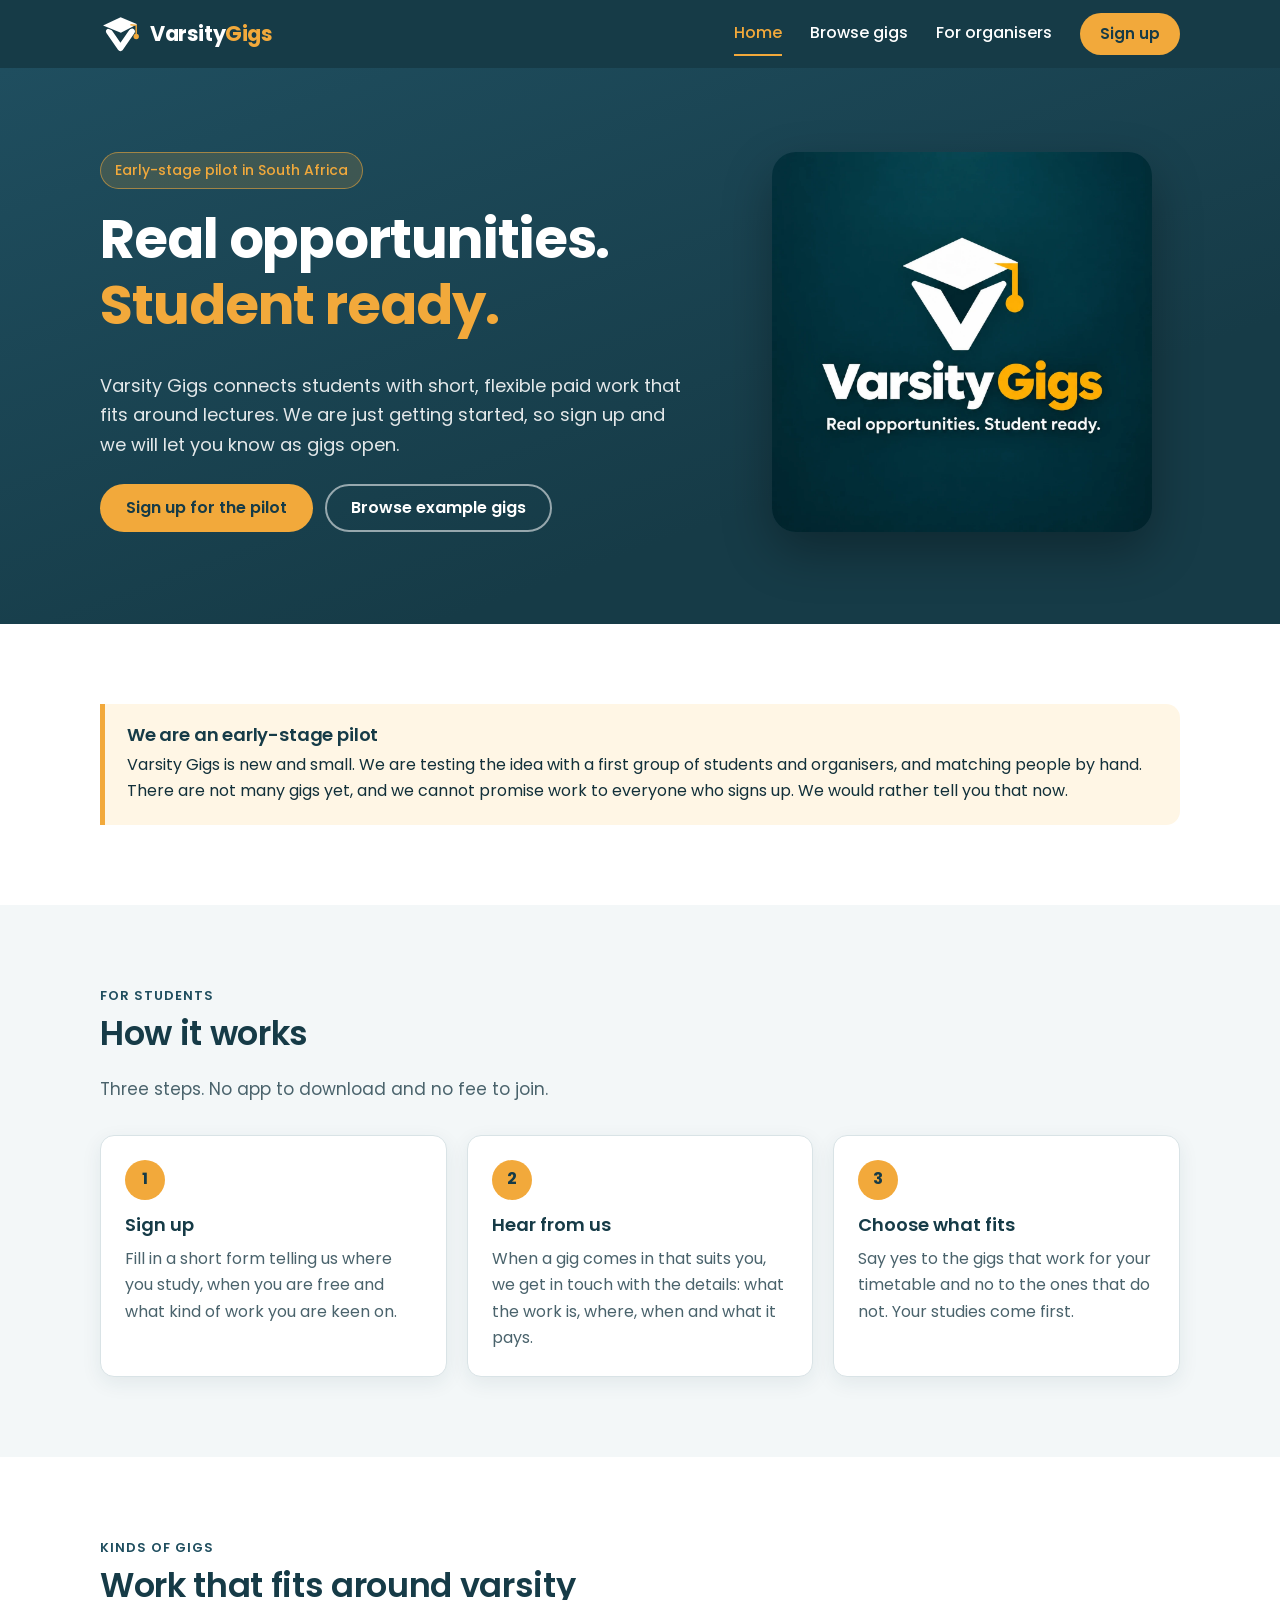
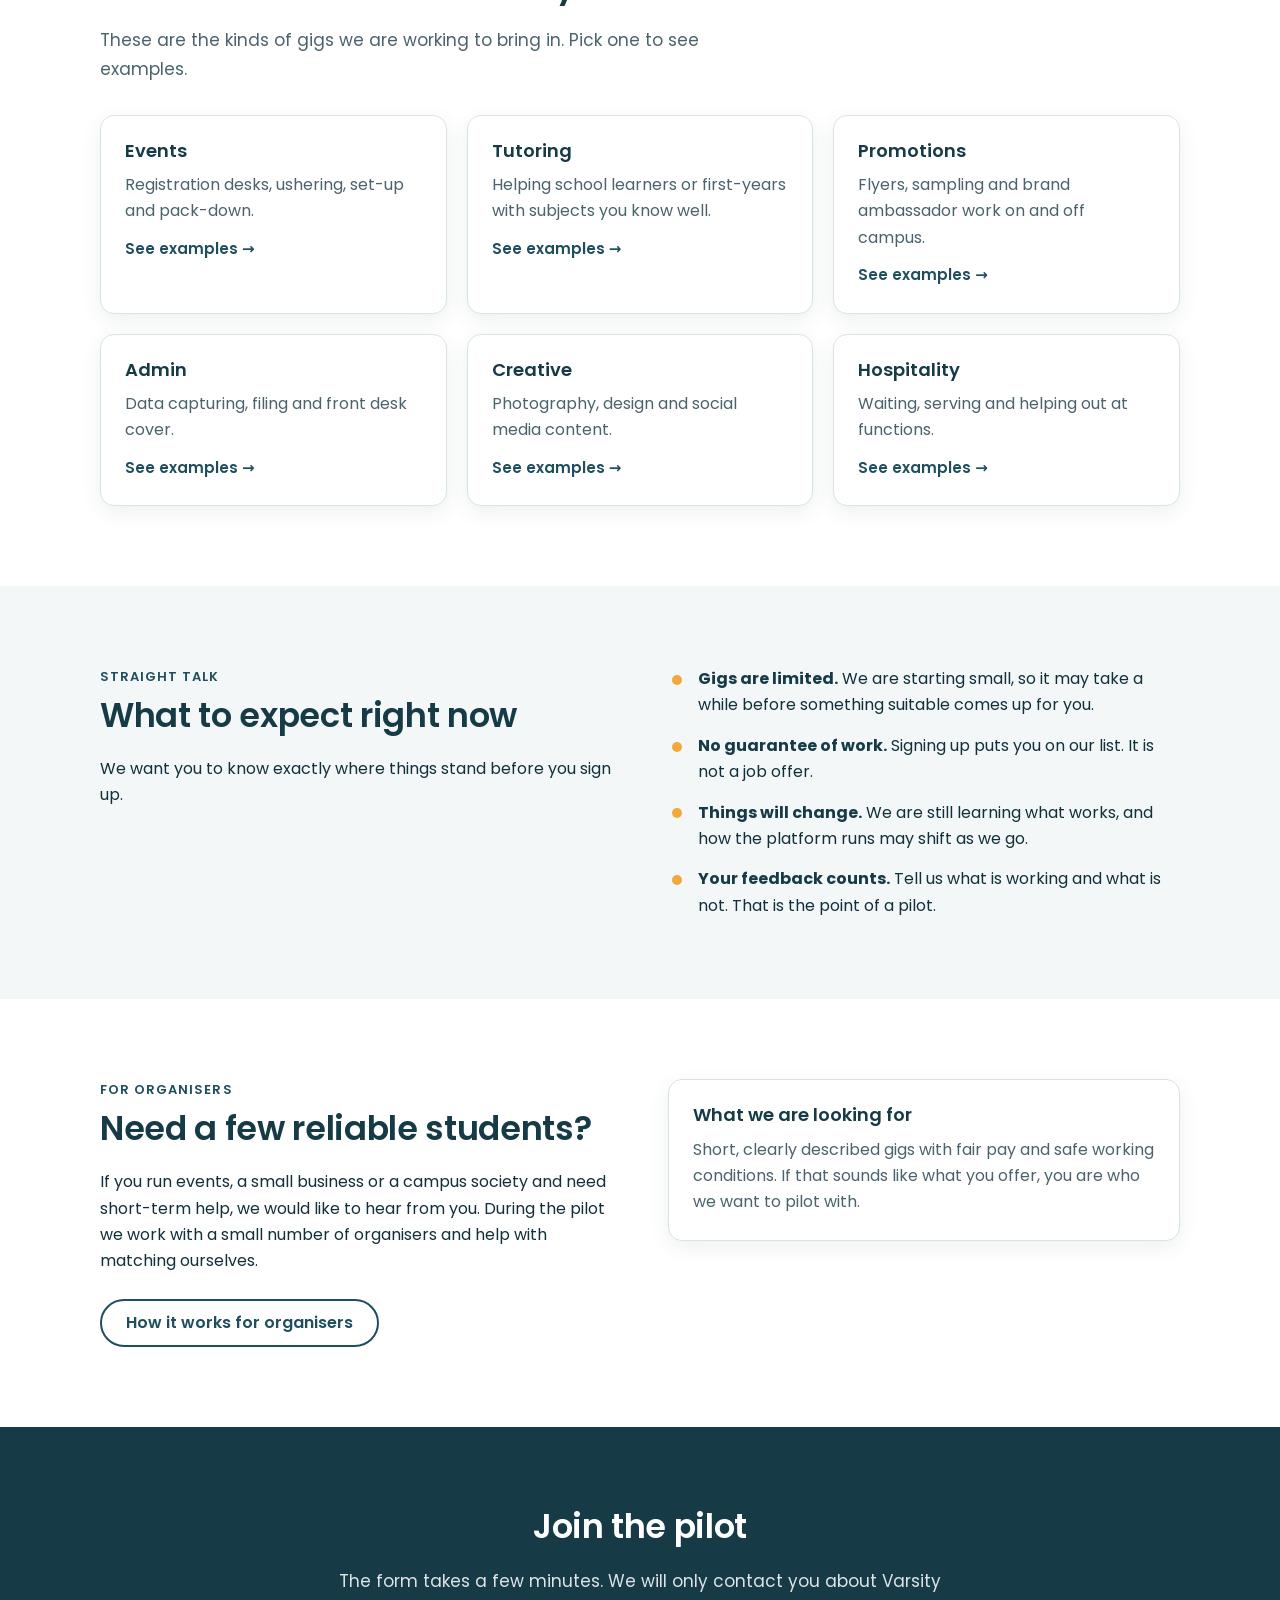
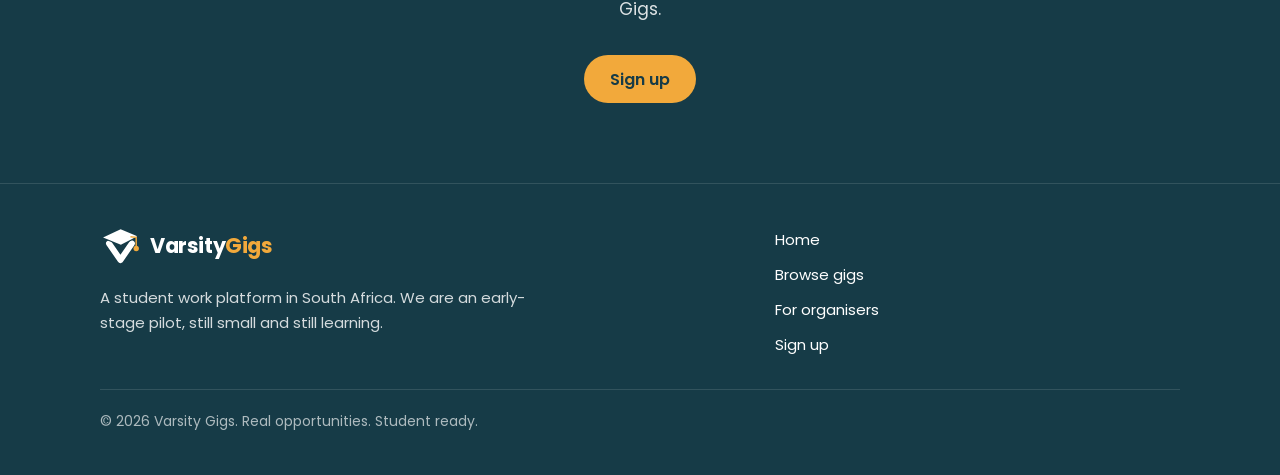
==== index.html @ c04cef0a "Build Varsity Gigs pilot website Three-page static site (Home, Browse gigs with category filters, Fo" ====
<!DOCTYPE html>
<html lang="en-ZA">
<head>
  <meta charset="utf-8">
  <meta name="viewport" content="width=device-width, initial-scale=1">
  <title>Varsity Gigs | Real opportunities. Student ready.</title>
  <meta name="description" content="Varsity Gigs is an early-stage pilot connecting South African students with short, flexible paid work. Sign up to hear about gigs as we open them.">
  <meta name="theme-color" content="#163B47">
  <meta property="og:title" content="Varsity Gigs">
  <meta property="og:description" content="Real opportunities. Student ready. An early-stage pilot for student work in South Africa.">
  <meta property="og:image" content="assets/logo-full.webp">
  <link rel="icon" type="image/png" href="assets/favicon.png">
  <link rel="preconnect" href="https://fonts.googleapis.com">
  <link rel="preconnect" href="https://fonts.gstatic.com" crossorigin>
  <link href="https://fonts.googleapis.com/css2?family=Poppins:wght@400;500;600;700&display=swap" rel="stylesheet">
  <link rel="stylesheet" href="css/styles.css">
</head>
<body>
  <a class="skip-link" href="#main">Skip to content</a>

  <header class="site-header">
    <div class="wrap header-inner">
      <a class="brand" href="index.html" aria-label="Varsity Gigs home">
        <img src="assets/logo-mark.svg" alt="" width="40" height="36">
        <span>Varsity<span>Gigs</span></span>
      </a>
      <button class="nav-toggle" type="button" aria-expanded="false" aria-controls="site-nav">
        <span class="nav-toggle-bars" aria-hidden="true"></span>
        Menu
      </button>
      <nav class="site-nav" id="site-nav" aria-label="Main">
        <ul>
          <li><a href="index.html" aria-current="page">Home</a></li>
          <li><a href="gigs.html">Browse gigs</a></li>
          <li><a href="organisers.html">For organisers</a></li>
        </ul>
        <a class="btn btn-primary btn-small" href="https://tally.so/r/q54a08" target="_blank" rel="noopener">Sign up</a>
      </nav>
    </div>
  </header>

  <main id="main">
    <section class="hero">
      <div class="wrap hero-grid">
        <div>
          <span class="pill">Early-stage pilot in South Africa</span>
          <h1>Real opportunities. <em>Student ready.</em></h1>
          <p class="lead">Varsity Gigs connects students with short, flexible paid work that fits around lectures. We are just getting started, so sign up and we will let you know as gigs open.</p>
          <div class="actions">
            <a class="btn btn-primary" href="https://tally.so/r/q54a08" target="_blank" rel="noopener">Sign up for the pilot</a>
            <a class="btn btn-ghost" href="gigs.html">Browse example gigs</a>
          </div>
        </div>
        <img class="hero-logo" src="assets/logo-full.webp" alt="Varsity Gigs logo: a graduation cap above the letter V, with the words Real opportunities. Student ready." width="1254" height="1254">
      </div>
    </section>

    <section class="section" aria-labelledby="pilot-heading">
      <div class="wrap">
        <div class="notice">
          <h2 id="pilot-heading">We are an early-stage pilot</h2>
          <p>Varsity Gigs is new and small. We are testing the idea with a first group of students and organisers, and matching people by hand. There are not many gigs yet, and we cannot promise work to everyone who signs up. We would rather tell you that now.</p>
        </div>
      </div>
    </section>

    <section class="section section-mist" aria-labelledby="how-heading">
      <div class="wrap">
        <div class="section-head">
          <span class="eyebrow">For students</span>
          <h2 id="how-heading">How it works</h2>
          <p>Three steps. No app to download and no fee to join.</p>
        </div>
        <div class="grid grid-3">
          <div class="card">
            <span class="step-num" aria-hidden="true">1</span>
            <h3>Sign up</h3>
            <p>Fill in a short form telling us where you study, when you are free and what kind of work you are keen on.</p>
          </div>
          <div class="card">
            <span class="step-num" aria-hidden="true">2</span>
            <h3>Hear from us</h3>
            <p>When a gig comes in that suits you, we get in touch with the details: what the work is, where, when and what it pays.</p>
          </div>
          <div class="card">
            <span class="step-num" aria-hidden="true">3</span>
            <h3>Choose what fits</h3>
            <p>Say yes to the gigs that work for your timetable and no to the ones that do not. Your studies come first.</p>
          </div>
        </div>
      </div>
    </section>

    <section class="section" aria-labelledby="kinds-heading">
      <div class="wrap">
        <div class="section-head">
          <span class="eyebrow">Kinds of gigs</span>
          <h2 id="kinds-heading">Work that fits around varsity</h2>
          <p>These are the kinds of gigs we are working to bring in. Pick one to see examples.</p>
        </div>
        <div class="grid grid-3">
          <a class="card card-link" href="gigs.html?category=events">
            <h3>Events</h3>
            <p>Registration desks, ushering, set-up and pack-down.</p>
            <span class="more">See examples &rarr;</span>
          </a>
          <a class="card card-link" href="gigs.html?category=tutoring">
            <h3>Tutoring</h3>
            <p>Helping school learners or first-years with subjects you know well.</p>
            <span class="more">See examples &rarr;</span>
          </a>
          <a class="card card-link" href="gigs.html?category=promotions">
            <h3>Promotions</h3>
            <p>Flyers, sampling and brand ambassador work on and off campus.</p>
            <span class="more">See examples &rarr;</span>
          </a>
          <a class="card card-link" href="gigs.html?category=admin">
            <h3>Admin</h3>
            <p>Data capturing, filing and front desk cover.</p>
            <span class="more">See examples &rarr;</span>
          </a>
          <a class="card card-link" href="gigs.html?category=creative">
            <h3>Creative</h3>
            <p>Photography, design and social media content.</p>
            <span class="more">See examples &rarr;</span>
          </a>
          <a class="card card-link" href="gigs.html?category=hospitality">
            <h3>Hospitality</h3>
            <p>Waiting, serving and helping out at functions.</p>
            <span class="more">See examples &rarr;</span>
          </a>
        </div>
      </div>
    </section>

    <section class="section section-mist" aria-labelledby="expect-heading">
      <div class="wrap split">
        <div>
          <span class="eyebrow">Straight talk</span>
          <h2 id="expect-heading">What to expect right now</h2>
          <p>We want you to know exactly where things stand before you sign up.</p>
        </div>
        <ul class="plain-list">
          <li><strong>Gigs are limited.</strong> We are starting small, so it may take a while before something suitable comes up for you.</li>
          <li><strong>No guarantee of work.</strong> Signing up puts you on our list. It is not a job offer.</li>
          <li><strong>Things will change.</strong> We are still learning what works, and how the platform runs may shift as we go.</li>
          <li><strong>Your feedback counts.</strong> Tell us what is working and what is not. That is the point of a pilot.</li>
        </ul>
      </div>
    </section>

    <section class="section" aria-labelledby="org-heading">
      <div class="wrap split">
        <div>
          <span class="eyebrow">For organisers</span>
          <h2 id="org-heading">Need a few reliable students?</h2>
          <p>If you run events, a small business or a campus society and need short-term help, we would like to hear from you. During the pilot we work with a small number of organisers and help with matching ourselves.</p>
          <div class="actions">
            <a class="btn btn-outline" href="organisers.html">How it works for organisers</a>
          </div>
        </div>
        <div class="card">
          <h3>What we are looking for</h3>
          <p>Short, clearly described gigs with fair pay and safe working conditions. If that sounds like what you offer, you are who we want to pilot with.</p>
        </div>
      </div>
    </section>

    <section class="section section-dark cta" aria-labelledby="cta-heading">
      <div class="wrap">
        <div class="section-head">
          <h2 id="cta-heading">Join the pilot</h2>
          <p>The form takes a few minutes. We will only contact you about Varsity Gigs.</p>
        </div>
        <div class="actions">
          <a class="btn btn-primary" href="https://tally.so/r/q54a08" target="_blank" rel="noopener">Sign up</a>
        </div>
      </div>
    </section>
  </main>

  <footer class="site-footer has-rule">
    <div class="wrap">
      <div class="footer-grid">
        <div>
          <a class="brand" href="index.html" aria-label="Varsity Gigs home">
            <img src="assets/logo-mark.svg" alt="" width="40" height="36">
            <span>Varsity<span>Gigs</span></span>
          </a>
          <p>A student work platform in South Africa. We are an early-stage pilot, still small and still learning.</p>
        </div>
        <ul class="footer-links">
          <li><a href="index.html">Home</a></li>
          <li><a href="gigs.html">Browse gigs</a></li>
          <li><a href="organisers.html">For organisers</a></li>
          <li><a href="https://tally.so/r/q54a08" target="_blank" rel="noopener">Sign up</a></li>
        </ul>
      </div>
      <p class="footer-bottom">&copy; <span id="year">2026</span> Varsity Gigs. Real opportunities. Student ready.</p>
    </div>
  </footer>

  <script src="js/main.js"></script>
</body>
</html>
---- css/styles.css ----
/* Varsity Gigs — shared styles */

:root {
  --teal: #1F4E5F;
  --teal-dark: #163B47;
  --amber: #F2A93B;
  --amber-dark: #E0962A;
  --white: #ffffff;
  --mist: #F3F7F8;
  --line: #D9E3E6;
  --ink: #12303A;
  --ink-soft: #4A636C;
  --radius: 14px;
  --wrap: 1120px;
  --shadow: 0 6px 20px rgba(22, 59, 71, 0.08);
}

*,
*::before,
*::after { box-sizing: border-box; }

html { scroll-behavior: smooth; }

body {
  margin: 0;
  font-family: "Poppins", system-ui, -apple-system, "Segoe UI", Roboto, sans-serif;
  font-size: 1rem;
  line-height: 1.65;
  color: var(--ink);
  background: var(--white);
  -webkit-font-smoothing: antialiased;
}

img, svg { max-width: 100%; height: auto; display: block; }

h1, h2, h3 { line-height: 1.2; margin: 0 0 0.6em; color: var(--teal-dark); }
h1 { font-size: clamp(2rem, 5.5vw, 3.4rem); font-weight: 700; letter-spacing: -0.02em; }
h2 { font-size: clamp(1.5rem, 3.5vw, 2.1rem); font-weight: 600; letter-spacing: -0.01em; }
h3 { font-size: 1.125rem; font-weight: 600; }
p { margin: 0 0 1em; }
a { color: var(--teal); }

:focus-visible {
  outline: 3px solid var(--amber);
  outline-offset: 3px;
  border-radius: 4px;
}

.wrap {
  width: 100%;
  max-width: var(--wrap);
  margin: 0 auto;
  padding: 0 20px;
}

.skip-link {
  position: absolute;
  left: 12px;
  top: -60px;
  z-index: 100;
  background: var(--amber);
  color: var(--teal-dark);
  font-weight: 600;
  padding: 10px 16px;
  border-radius: 8px;
  text-decoration: none;
}
.skip-link:focus { top: 12px; }

/* Buttons */

.btn {
  display: inline-flex;
  align-items: center;
  justify-content: center;
  gap: 8px;
  min-height: 48px;
  padding: 12px 24px;
  border: 2px solid transparent;
  border-radius: 999px;
  font: inherit;
  font-weight: 600;
  line-height: 1.2;
  text-decoration: none;
  text-align: center;
  cursor: pointer;
  transition: background-color 0.15s ease, color 0.15s ease, border-color 0.15s ease, transform 0.15s ease;
}
.btn:hover { transform: translateY(-1px); }

.btn-primary { background: var(--amber); color: var(--teal-dark); }
.btn-primary:hover { background: var(--amber-dark); }

.btn-ghost { border-color: rgba(255, 255, 255, 0.55); color: var(--white); }
.btn-ghost:hover { border-color: var(--white); background: rgba(255, 255, 255, 0.08); }

.btn-outline { border-color: var(--teal); color: var(--teal); background: transparent; }
.btn-outline:hover { background: var(--teal); color: var(--white); }

.btn-small { min-height: 42px; padding: 8px 18px; font-size: 0.9375rem; }

/* Header */

.site-header {
  position: sticky;
  top: 0;
  z-index: 50;
  background: var(--teal-dark);
  color: var(--white);
}

.header-inner {
  display: flex;
  align-items: center;
  justify-content: space-between;
  gap: 16px;
  min-height: 68px;
}

.brand {
  display: inline-flex;
  align-items: center;
  gap: 10px;
  color: var(--white);
  text-decoration: none;
  font-weight: 700;
  font-size: 1.3rem;
  letter-spacing: -0.02em;
}
.brand img { width: 40px; height: 36px; }
.brand span span { color: var(--amber); }

.nav-toggle {
  display: inline-flex;
  align-items: center;
  gap: 8px;
  min-height: 44px;
  padding: 8px 14px;
  background: transparent;
  border: 2px solid rgba(255, 255, 255, 0.4);
  border-radius: 999px;
  color: var(--white);
  font: inherit;
  font-weight: 500;
  cursor: pointer;
}
.nav-toggle-bars,
.nav-toggle-bars::before,
.nav-toggle-bars::after {
  display: block;
  width: 18px;
  height: 2px;
  background: currentColor;
  border-radius: 2px;
}
.nav-toggle-bars { position: relative; }
.nav-toggle-bars::before,
.nav-toggle-bars::after { content: ""; position: absolute; left: 0; }
.nav-toggle-bars::before { top: -6px; }
.nav-toggle-bars::after { top: 6px; }

.site-nav {
  display: none;
  position: absolute;
  left: 0;
  right: 0;
  top: 100%;
  background: var(--teal-dark);
  border-top: 1px solid rgba(255, 255, 255, 0.12);
  padding: 12px 20px 24px;
  box-shadow: 0 16px 24px rgba(0, 0, 0, 0.18);
}
.site-nav.is-open { display: block; }

.site-nav ul {
  list-style: none;
  margin: 0 0 16px;
  padding: 0;
}
.site-nav li a {
  display: block;
  padding: 12px 4px;
  color: var(--white);
  text-decoration: none;
  font-weight: 500;
  border-bottom: 1px solid rgba(255, 255, 255, 0.1);
}
.site-nav li a[aria-current="page"] { color: var(--amber); }
.site-nav .btn { width: 100%; }

@media (min-width: 860px) {
  .nav-toggle { display: none; }
  .site-nav {
    display: flex;
    align-items: center;
    gap: 28px;
    position: static;
    padding: 0;
    border: 0;
    box-shadow: none;
    background: none;
  }
  .site-nav ul { display: flex; gap: 28px; margin: 0; }
  .site-nav li a {
    padding: 8px 0;
    border-bottom: 2px solid transparent;
  }
  .site-nav li a:hover { border-bottom-color: rgba(255, 255, 255, 0.5); }
  .site-nav li a[aria-current="page"] { border-bottom-color: var(--amber); }
  .site-nav .btn { width: auto; }
}

/* Hero */

.hero {
  background: linear-gradient(160deg, var(--teal) 0%, var(--teal-dark) 70%);
  color: var(--white);
  padding: 56px 0 64px;
}
.hero h1 { color: var(--white); }
.hero h1 em { font-style: normal; color: var(--amber); }
.hero .lead { font-size: 1.125rem; color: rgba(255, 255, 255, 0.88); max-width: 34em; }

.hero-grid { display: grid; gap: 36px; align-items: center; }
.hero-logo {
  width: min(100%, 380px);
  margin: 0 auto;
  border-radius: 24px;
  box-shadow: 0 20px 50px rgba(0, 0, 0, 0.3);
}

.pill {
  display: inline-block;
  margin-bottom: 18px;
  padding: 6px 14px;
  border-radius: 999px;
  background: rgba(242, 169, 59, 0.16);
  border: 1px solid rgba(242, 169, 59, 0.55);
  color: var(--amber);
  font-size: 0.875rem;
  font-weight: 500;
}

.actions { display: flex; flex-wrap: wrap; gap: 12px; margin-top: 24px; }

.page-hero { padding: 48px 0 52px; }
.page-hero h1 { font-size: clamp(1.9rem, 5vw, 2.8rem); }

@media (min-width: 860px) {
  .hero { padding: 84px 0 92px; }
  .hero-grid { grid-template-columns: 1.15fr 0.85fr; gap: 56px; }
  .page-hero { padding: 64px 0 68px; }
}

/* Sections */

.section { padding: 56px 0; }
.section-mist { background: var(--mist); }
.section-dark { background: var(--teal-dark); color: var(--white); }
.section-dark h2 { color: var(--white); }
.section-dark p { color: rgba(255, 255, 255, 0.86); }

.section-head { max-width: 40em; margin-bottom: 32px; }
.section-head p { color: var(--ink-soft); font-size: 1.0625rem; }
.eyebrow {
  display: block;
  margin-bottom: 8px;
  color: var(--teal);
  font-size: 0.8125rem;
  font-weight: 600;
  letter-spacing: 0.08em;
  text-transform: uppercase;
}
.section-dark .eyebrow { color: var(--amber); }

@media (min-width: 860px) {
  .section { padding: 80px 0; }
}

.grid { display: grid; gap: 20px; }
@media (min-width: 640px) {
  .grid-2, .grid-3 { grid-template-columns: repeat(2, 1fr); }
}
@media (min-width: 960px) {
  .grid-3 { grid-template-columns: repeat(3, 1fr); }
}

.card {
  background: var(--white);
  border: 1px solid var(--line);
  border-radius: var(--radius);
  padding: 24px;
  box-shadow: var(--shadow);
}
.card p { color: var(--ink-soft); margin-bottom: 0; }

.step-num {
  display: inline-flex;
  align-items: center;
  justify-content: center;
  width: 40px;
  height: 40px;
  margin-bottom: 14px;
  border-radius: 50%;
  background: var(--amber);
  color: var(--teal-dark);
  font-weight: 700;
}

a.card-link {
  display: block;
  color: inherit;
  text-decoration: none;
  transition: border-color 0.15s ease, transform 0.15s ease;
}
a.card-link:hover { border-color: var(--teal); transform: translateY(-2px); }
a.card-link .more { display: inline-block; margin-top: 12px; color: var(--teal); font-weight: 600; font-size: 0.9375rem; }

/* Pilot notice */

.notice {
  border-left: 5px solid var(--amber);
  background: #FFF6E5;
  border-radius: 0 var(--radius) var(--radius) 0;
  padding: 20px 22px;
}
.notice h2, .notice h3 { font-size: 1.125rem; margin-bottom: 0.35em; }
.notice p { margin: 0; color: var(--ink); }

.plain-list { list-style: none; margin: 0; padding: 0; display: grid; gap: 14px; }
.plain-list li {
  position: relative;
  padding-left: 30px;
}
.plain-list li::before {
  content: "";
  position: absolute;
  left: 4px;
  top: 0.55em;
  width: 10px;
  height: 10px;
  border-radius: 50%;
  background: var(--amber);
}
.plain-list strong { color: var(--teal-dark); }
.section-dark .plain-list strong { color: var(--white); }

.split { display: grid; gap: 32px; align-items: start; }
@media (min-width: 860px) {
  .split { grid-template-columns: 1fr 1fr; gap: 56px; }
}

.cta { text-align: center; }
.cta .section-head { margin-left: auto; margin-right: auto; }
.cta .section-head p { color: rgba(255, 255, 255, 0.86); }
.cta .actions { justify-content: center; }

/* Gig filters and cards */

.filters {
  display: flex;
  flex-wrap: wrap;
  gap: 10px;
  margin: 0 0 14px;
}
.filter-btn {
  min-height: 44px;
  padding: 8px 18px;
  border: 2px solid var(--line);
  border-radius: 999px;
  background: var(--white);
  color: var(--teal-dark);
  font: inherit;
  font-weight: 500;
  cursor: pointer;
  transition: background-color 0.15s ease, border-color 0.15s ease, color 0.15s ease;
}
.filter-btn:hover { border-color: var(--teal); }
.filter-btn[aria-pressed="true"] {
  background: var(--teal);
  border-color: var(--teal);
  color: var(--white);
}

.result-count { color: var(--ink-soft); font-size: 0.9375rem; margin-bottom: 22px; }

.gig-card { display: flex; flex-direction: column; }
.gig-card h3 { margin-bottom: 0.4em; }
.gig-tags { display: flex; flex-wrap: wrap; gap: 8px; margin-bottom: 14px; }
.tag {
  display: inline-block;
  padding: 3px 10px;
  border-radius: 999px;
  font-size: 0.75rem;
  font-weight: 600;
  letter-spacing: 0.02em;
}
.tag-category { background: #E3EEF1; color: var(--teal-dark); }
.tag-example { background: #FFF1D6; color: #7A4E05; }

.gig-meta {
  list-style: none;
  margin: 14px 0 20px;
  padding: 14px 0 0;
  border-top: 1px solid var(--line);
  display: grid;
  gap: 6px;
  font-size: 0.9375rem;
  color: var(--ink-soft);
}
.gig-meta strong { color: var(--teal-dark); font-weight: 600; }
.gig-card .btn { margin-top: auto; align-self: flex-start; }

.empty-state {
  grid-column: 1 / -1;
  text-align: center;
  padding: 40px 20px;
  border: 2px dashed var(--line);
  border-radius: var(--radius);
  color: var(--ink-soft);
}

/* Footer */

.site-footer {
  background: var(--teal-dark);
  color: rgba(255, 255, 255, 0.82);
  padding: 44px 0 28px;
  font-size: 0.9375rem;
}
.site-footer.has-rule { border-top: 1px solid rgba(255, 255, 255, 0.12); }
.footer-grid { display: grid; gap: 28px; }
.footer-grid p { max-width: 30em; margin: 14px 0 0; }
.footer-links { list-style: none; margin: 0; padding: 0; display: grid; gap: 10px; }
.footer-links a { color: var(--white); text-decoration: none; }
.footer-links a:hover { text-decoration: underline; }
.footer-bottom {
  margin-top: 32px;
  padding-top: 20px;
  border-top: 1px solid rgba(255, 255, 255, 0.12);
  font-size: 0.875rem;
  color: rgba(255, 255, 255, 0.65);
}
@media (min-width: 720px) {
  .footer-grid { grid-template-columns: 1.6fr 1fr; }
}

@media (prefers-reduced-motion: reduce) {
  html { scroll-behavior: auto; }
  *, *::before, *::after { transition: none !important; }
}
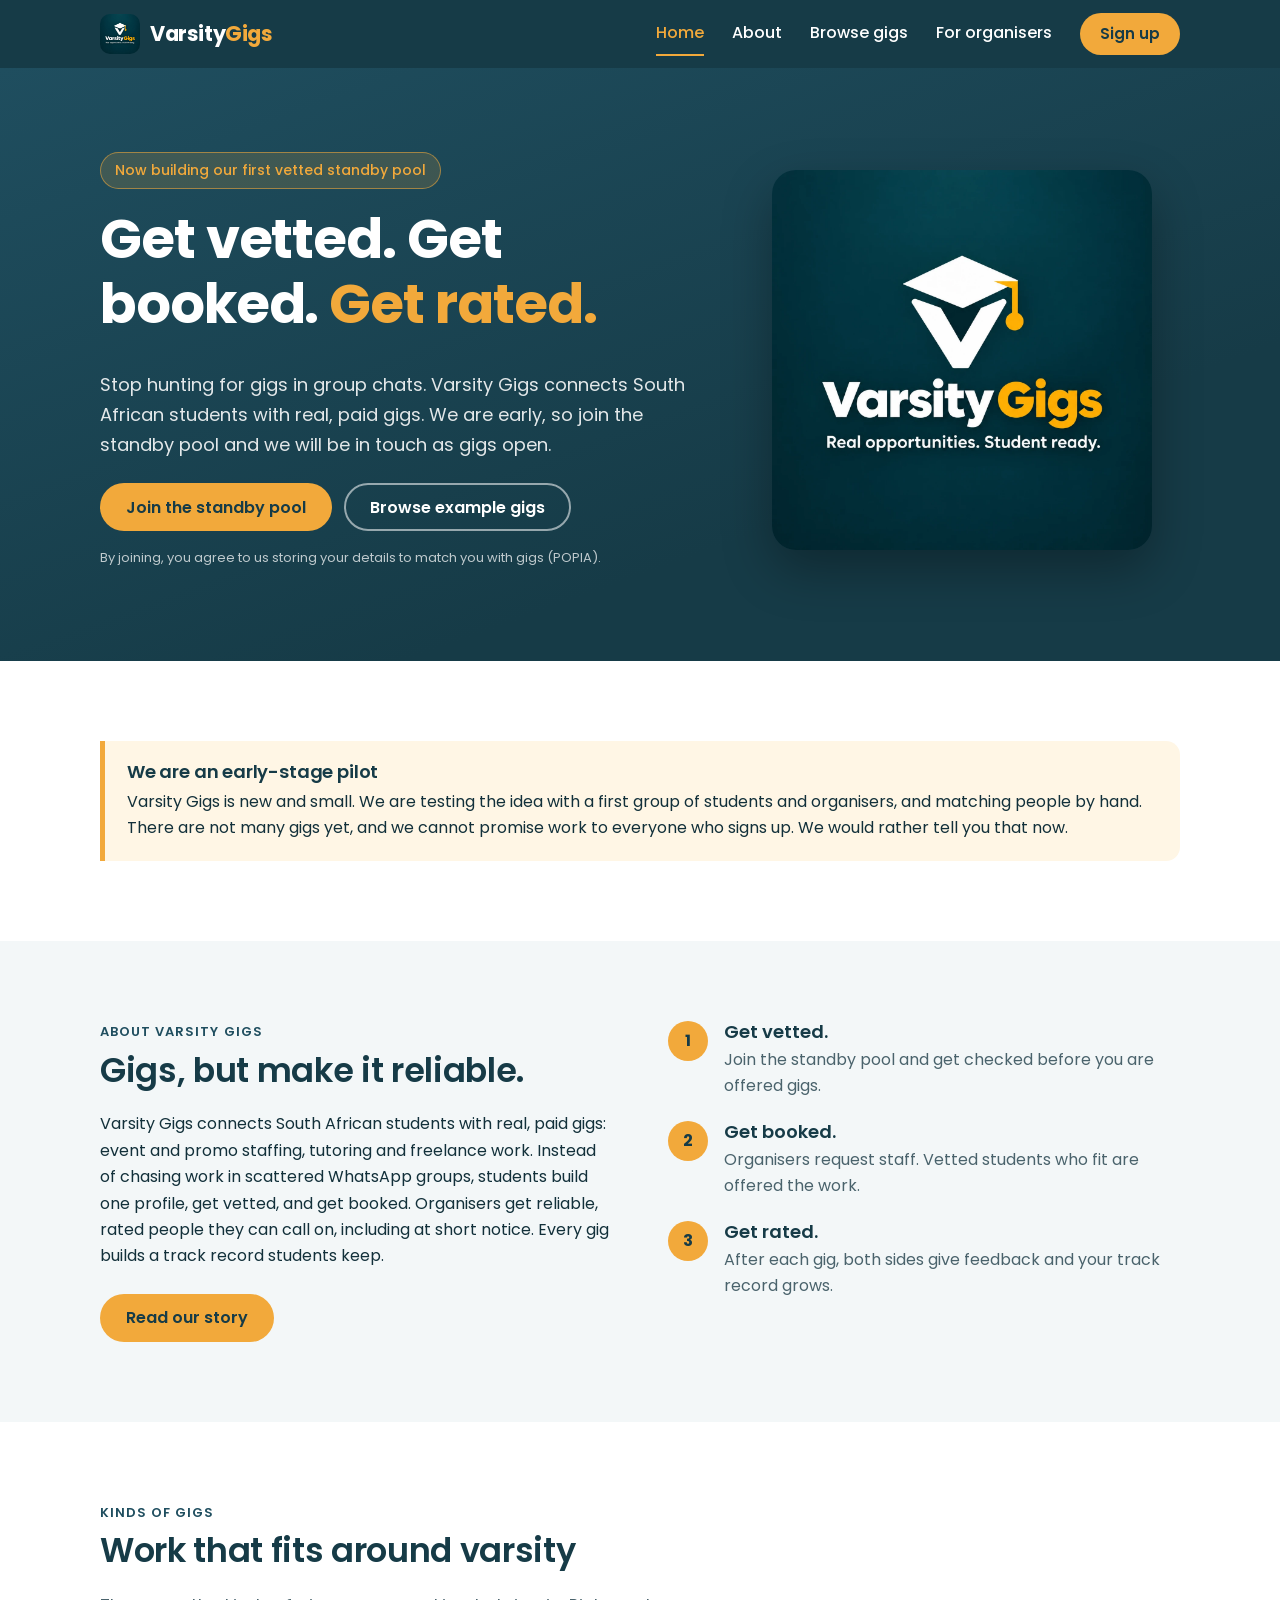
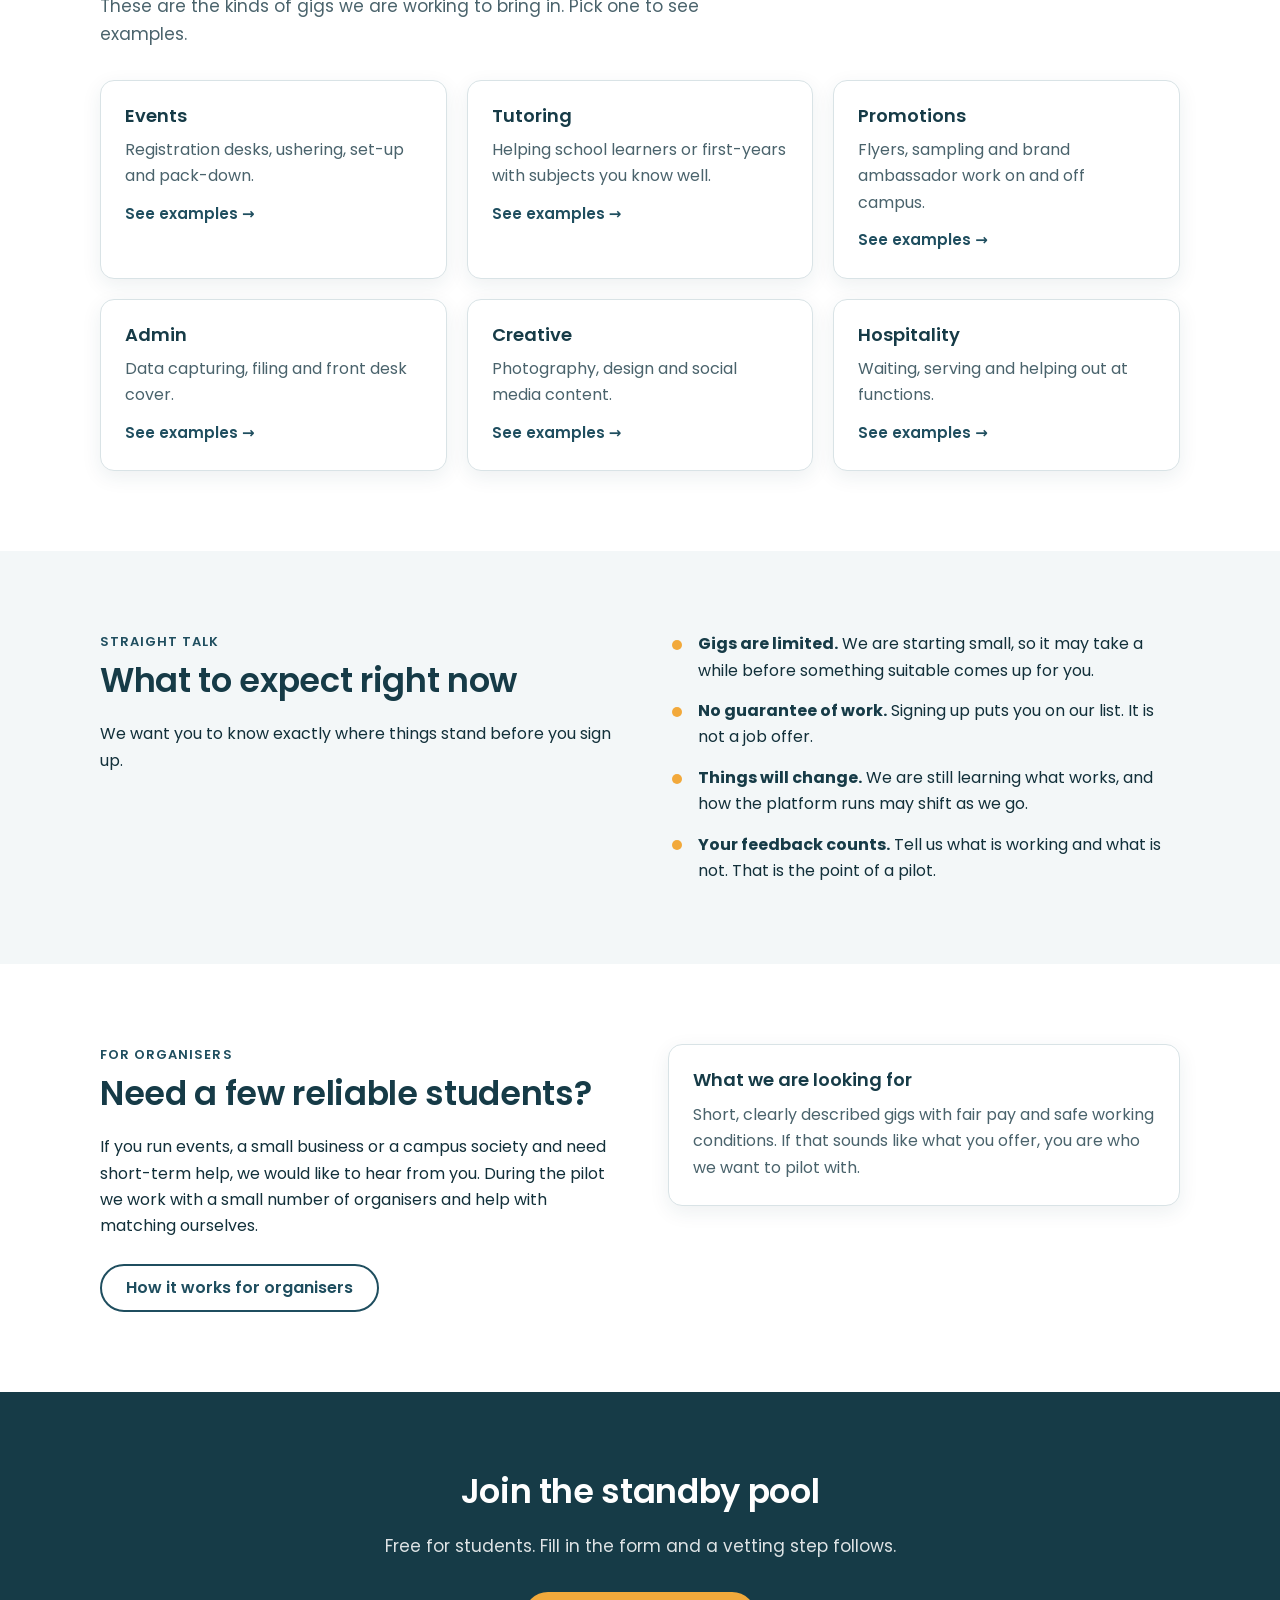
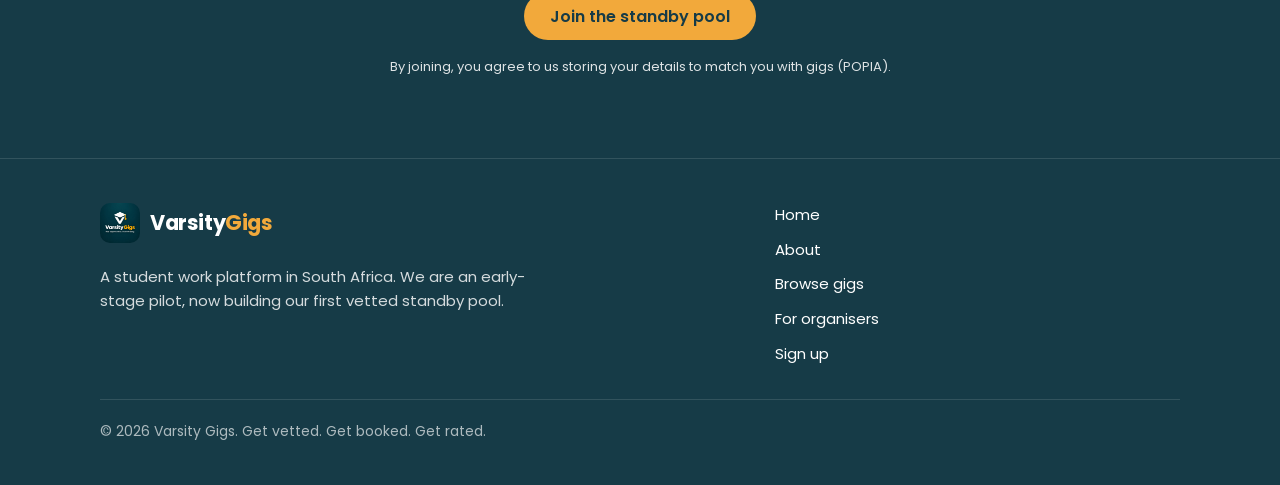
==== commit 178552c2: "Add About page and home About section from ABOUT.md Adds ABOUT.md as the copy source of truth and CL" ====
--- a/index.html
+++ b/index.html
@@ -3,11 +3,11 @@
 <head>
   <meta charset="utf-8">
   <meta name="viewport" content="width=device-width, initial-scale=1">
-  <title>Varsity Gigs | Real opportunities. Student ready.</title>
-  <meta name="description" content="Varsity Gigs is an early-stage pilot connecting South African students with short, flexible paid work. Sign up to hear about gigs as we open them.">
+  <title>Varsity Gigs | Get vetted. Get booked. Get rated.</title>
+  <meta name="description" content="Varsity Gigs is a South African student work platform: get vetted, get booked, get rated. We are an early-stage pilot, now building our first vetted standby pool.">
   <meta name="theme-color" content="#163B47">
   <meta property="og:title" content="Varsity Gigs">
-  <meta property="og:description" content="Real opportunities. Student ready. An early-stage pilot for student work in South Africa.">
+  <meta property="og:description" content="Get vetted. Get booked. Get rated. An early-stage pilot for student work in South Africa.">
   <meta property="og:image" content="assets/logo-full.webp">
   <link rel="icon" type="image/png" href="assets/favicon.png">
   <link rel="preconnect" href="https://fonts.googleapis.com">
@@ -21,7 +21,7 @@
   <header class="site-header">
     <div class="wrap header-inner">
       <a class="brand" href="index.html" aria-label="Varsity Gigs home">
-        <img src="assets/logo-mark.svg" alt="" width="40" height="36">
+        <img src="assets/logo-full.webp" alt="" width="40" height="40">
         <span>Varsity<span>Gigs</span></span>
       </a>
       <button class="nav-toggle" type="button" aria-expanded="false" aria-controls="site-nav">
@@ -31,6 +31,7 @@
       <nav class="site-nav" id="site-nav" aria-label="Main">
         <ul>
           <li><a href="index.html" aria-current="page">Home</a></li>
+          <li><a href="about.html">About</a></li>
           <li><a href="gigs.html">Browse gigs</a></li>
           <li><a href="organisers.html">For organisers</a></li>
         </ul>
@@ -43,13 +44,14 @@
     <section class="hero">
       <div class="wrap hero-grid">
         <div>
-          <span class="pill">Early-stage pilot in South Africa</span>
-          <h1>Real opportunities. <em>Student ready.</em></h1>
-          <p class="lead">Varsity Gigs connects students with short, flexible paid work that fits around lectures. We are just getting started, so sign up and we will let you know as gigs open.</p>
+          <span class="pill">Now building our first vetted standby pool</span>
+          <h1>Get vetted. Get booked. <em>Get rated.</em></h1>
+          <p class="lead">Stop hunting for gigs in group chats. Varsity Gigs connects South African students with real, paid gigs. We are early, so join the standby pool and we will be in touch as gigs open.</p>
           <div class="actions">
-            <a class="btn btn-primary" href="https://tally.so/r/q54a08" target="_blank" rel="noopener">Sign up for the pilot</a>
+            <a class="btn btn-primary" href="https://tally.so/r/q54a08" target="_blank" rel="noopener">Join the standby pool</a>
             <a class="btn btn-ghost" href="gigs.html">Browse example gigs</a>
           </div>
+          <p class="consent">By joining, you agree to us storing your details to match you with gigs (POPIA).</p>
         </div>
         <img class="hero-logo" src="assets/logo-full.webp" alt="Varsity Gigs logo: a graduation cap above the letter V, with the words Real opportunities. Student ready." width="1254" height="1254">
       </div>
@@ -64,30 +66,39 @@
       </div>
     </section>
 
-    <section class="section section-mist" aria-labelledby="how-heading">
-      <div class="wrap">
-        <div class="section-head">
-          <span class="eyebrow">For students</span>
-          <h2 id="how-heading">How it works</h2>
-          <p>Three steps. No app to download and no fee to join.</p>
-        </div>
-        <div class="grid grid-3">
-          <div class="card">
+    <section class="section section-mist" aria-labelledby="about-heading">
+      <div class="wrap split">
+        <div>
+          <span class="eyebrow">About Varsity Gigs</span>
+          <h2 id="about-heading">Gigs, but make it reliable.</h2>
+          <p>Varsity Gigs connects South African students with real, paid gigs: event and promo staffing, tutoring and freelance work. Instead of chasing work in scattered WhatsApp groups, students build one profile, get vetted, and get booked. Organisers get reliable, rated people they can call on, including at short notice. Every gig builds a track record students keep.</p>
+          <div class="actions">
+            <a class="btn btn-primary" href="about.html">Read our story</a>
+          </div>
+        </div>
+        <ol class="steps">
+          <li>
             <span class="step-num" aria-hidden="true">1</span>
-            <h3>Sign up</h3>
-            <p>Fill in a short form telling us where you study, when you are free and what kind of work you are keen on.</p>
-          </div>
-          <div class="card">
+            <div>
+              <h3>Get vetted.</h3>
+              <p>Join the standby pool and get checked before you are offered gigs.</p>
+            </div>
+          </li>
+          <li>
             <span class="step-num" aria-hidden="true">2</span>
-            <h3>Hear from us</h3>
-            <p>When a gig comes in that suits you, we get in touch with the details: what the work is, where, when and what it pays.</p>
-          </div>
-          <div class="card">
+            <div>
+              <h3>Get booked.</h3>
+              <p>Organisers request staff. Vetted students who fit are offered the work.</p>
+            </div>
+          </li>
+          <li>
             <span class="step-num" aria-hidden="true">3</span>
-            <h3>Choose what fits</h3>
-            <p>Say yes to the gigs that work for your timetable and no to the ones that do not. Your studies come first.</p>
-          </div>
-        </div>
+            <div>
+              <h3>Get rated.</h3>
+              <p>After each gig, both sides give feedback and your track record grows.</p>
+            </div>
+          </li>
+        </ol>
       </div>
     </section>
 
@@ -169,12 +180,13 @@
     <section class="section section-dark cta" aria-labelledby="cta-heading">
       <div class="wrap">
         <div class="section-head">
-          <h2 id="cta-heading">Join the pilot</h2>
-          <p>The form takes a few minutes. We will only contact you about Varsity Gigs.</p>
+          <h2 id="cta-heading">Join the standby pool</h2>
+          <p>Free for students. Fill in the form and a vetting step follows.</p>
         </div>
         <div class="actions">
-          <a class="btn btn-primary" href="https://tally.so/r/q54a08" target="_blank" rel="noopener">Sign up</a>
-        </div>
+          <a class="btn btn-primary" href="https://tally.so/r/q54a08" target="_blank" rel="noopener">Join the standby pool</a>
+        </div>
+        <p class="consent">By joining, you agree to us storing your details to match you with gigs (POPIA).</p>
       </div>
     </section>
   </main>
@@ -184,19 +196,20 @@
       <div class="footer-grid">
         <div>
           <a class="brand" href="index.html" aria-label="Varsity Gigs home">
-            <img src="assets/logo-mark.svg" alt="" width="40" height="36">
+            <img src="assets/logo-full.webp" alt="" width="40" height="40">
             <span>Varsity<span>Gigs</span></span>
           </a>
-          <p>A student work platform in South Africa. We are an early-stage pilot, still small and still learning.</p>
+          <p>A student work platform in South Africa. We are an early-stage pilot, now building our first vetted standby pool.</p>
         </div>
         <ul class="footer-links">
           <li><a href="index.html">Home</a></li>
+          <li><a href="about.html">About</a></li>
           <li><a href="gigs.html">Browse gigs</a></li>
           <li><a href="organisers.html">For organisers</a></li>
           <li><a href="https://tally.so/r/q54a08" target="_blank" rel="noopener">Sign up</a></li>
         </ul>
       </div>
-      <p class="footer-bottom">&copy; <span id="year">2026</span> Varsity Gigs. Real opportunities. Student ready.</p>
+      <p class="footer-bottom">&copy; <span id="year">2026</span> Varsity Gigs. Get vetted. Get booked. Get rated.</p>
     </div>
   </footer>
 
--- a/css/styles.css
+++ b/css/styles.css
@@ -127,7 +127,7 @@
   font-size: 1.3rem;
   letter-spacing: -0.02em;
 }
-.brand img { width: 40px; height: 36px; }
+.brand img { width: 40px; height: 40px; border-radius: 10px; }
 .brand span span { color: var(--amber); }
 
 .nav-toggle {
@@ -355,6 +355,33 @@
 .cta .section-head p { color: rgba(255, 255, 255, 0.86); }
 .cta .actions { justify-content: center; }
 
+.consent { margin: 16px 0 0; font-size: 0.8125rem; color: rgba(255, 255, 255, 0.72); }
+
+.steps { list-style: none; margin: 0; padding: 0; display: grid; gap: 22px; }
+.steps li { display: flex; gap: 16px; align-items: flex-start; }
+.steps .step-num { flex: none; margin-bottom: 0; }
+.steps h3 { margin-bottom: 0.2em; }
+.steps p { margin: 0; color: var(--ink-soft); }
+
+@media (min-width: 860px) {
+  .promise-list { grid-template-columns: 1fr 1fr; column-gap: 48px; }
+}
+
+.faq { max-width: 46em; display: grid; gap: 12px; }
+.faq details {
+  border: 1px solid var(--line);
+  border-radius: var(--radius);
+  background: var(--white);
+  padding: 0 20px;
+}
+.faq summary {
+  padding: 16px 0;
+  font-weight: 600;
+  color: var(--teal-dark);
+  cursor: pointer;
+}
+.faq details p { margin: 0 0 18px; color: var(--ink-soft); }
+
 /* Gig filters and cards */
 
 .filters {
